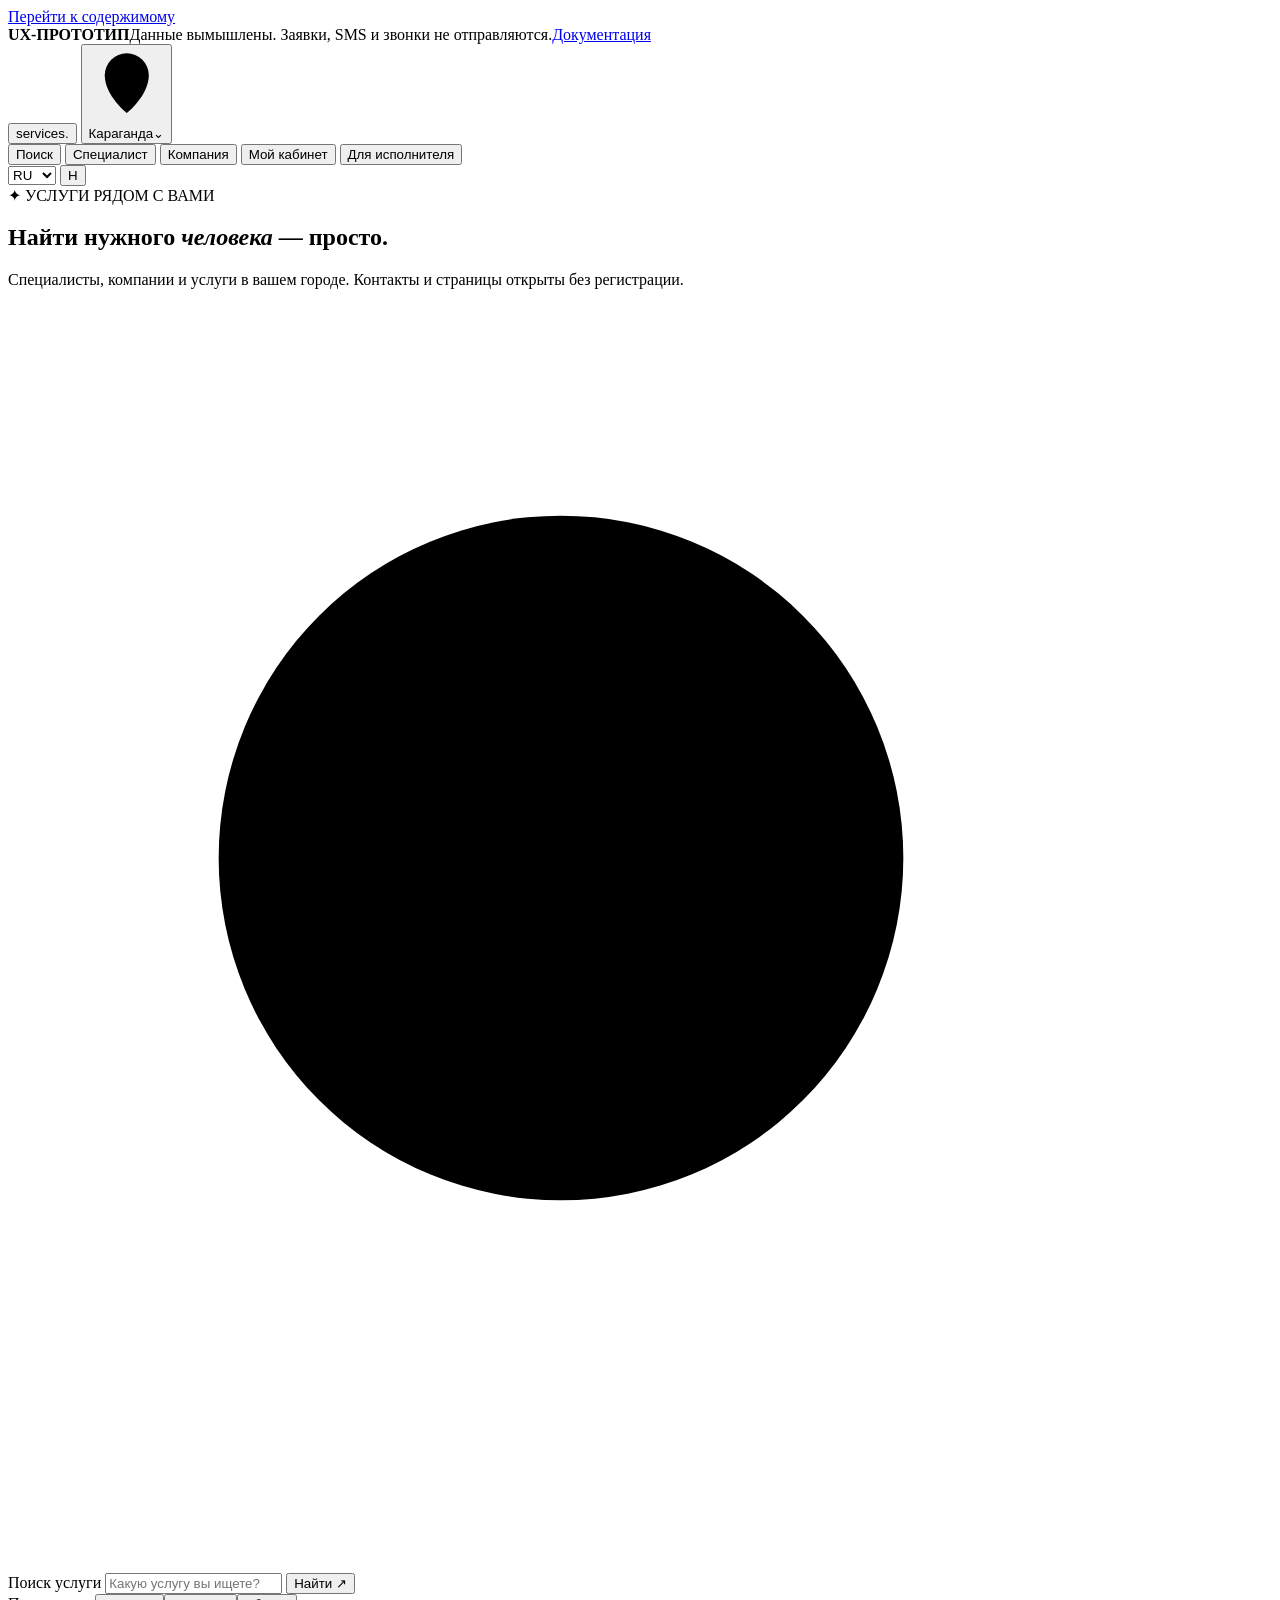
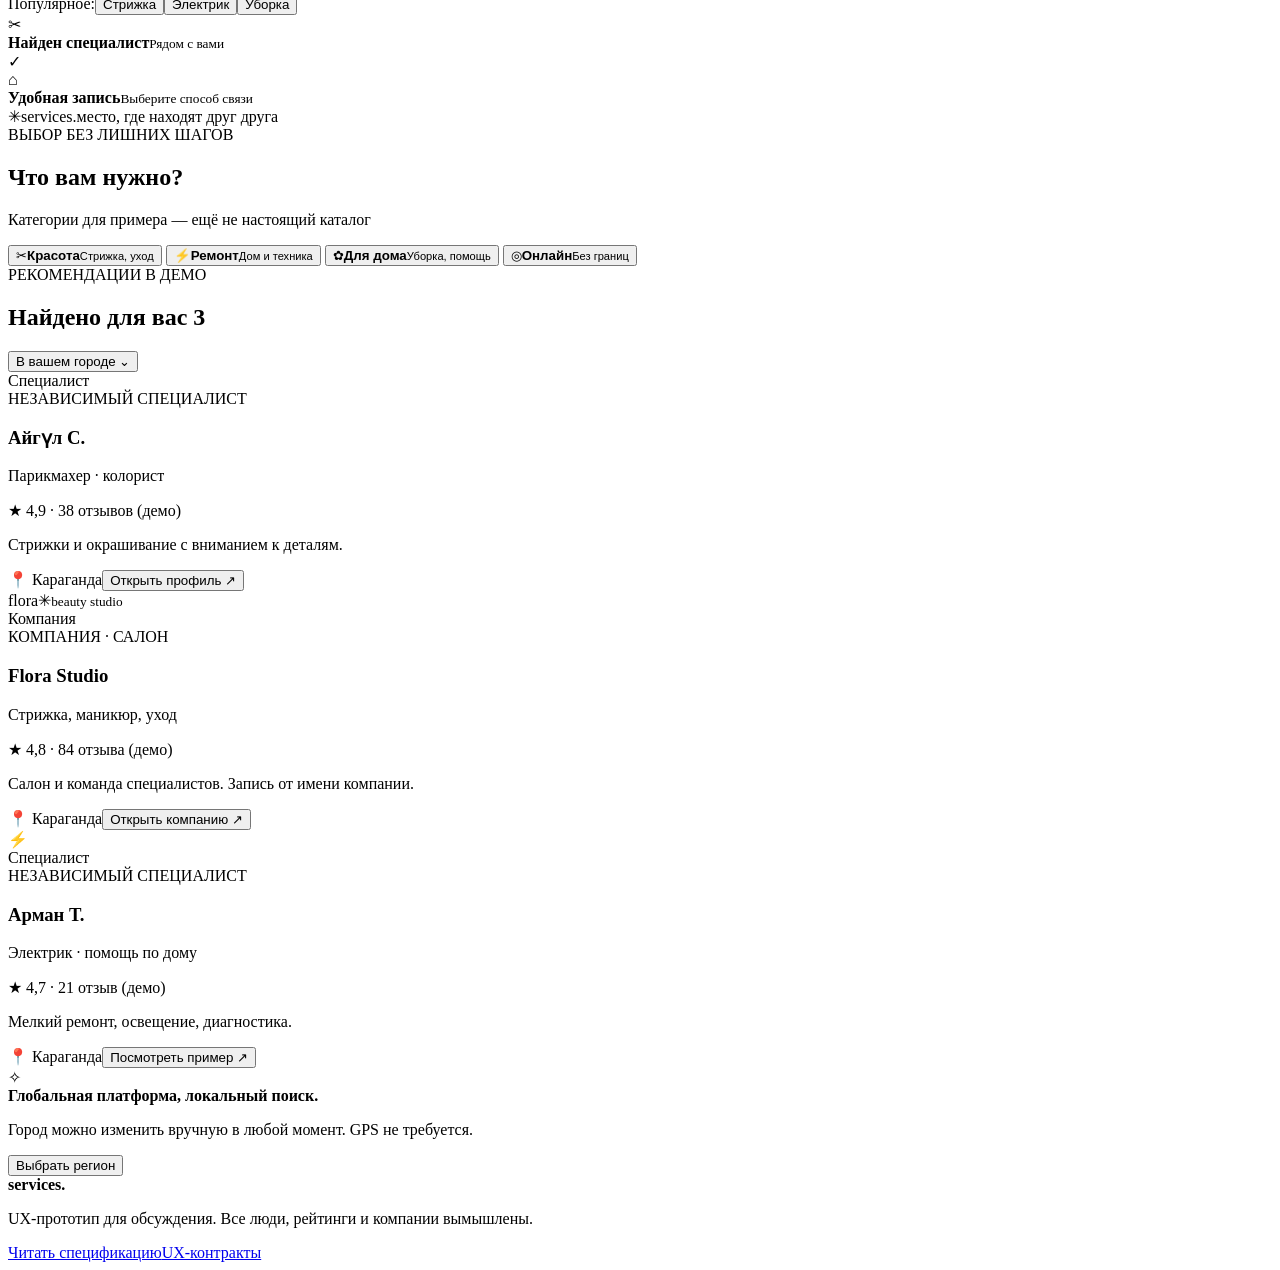
==== prototype.html @ 3bf2ce2e "feat(ux-docs): create mobile-first interactive Services design prototype for key business journeys" ====
<!doctype html>
<html lang="ru">
<head>
  <meta charset="utf-8">
  <meta name="viewport" content="width=device-width,initial-scale=1">
  <meta name="theme-color" content="#f7faf9">
  <meta name="description" content="Services — интерактивный UX-прототип поиска услуг, специалиста, компании, заявки и кабинета. Демонстрационные данные, без реальных отправок.">
  <title>Services — UX-прототип</title>
  <link rel="stylesheet" href="assets/prototype.css">
  <script src="assets/prototype.js" defer></script>
</head>
<body>
<a class="skip" href="#content">Перейти к содержимому</a>
<div class="demo-ribbon" role="status"><span class="demo-dot"></span><strong>UX-ПРОТОТИП</strong><span>Данные вымышлены. Заявки, SMS и звонки не отправляются.</span><a href="index.html">Документация</a></div>
<header class="mast">
  <div class="mast-inner">
    <button class="brand" type="button" data-page="home" aria-label="Services — на главную"><span class="brandmark"><span></span><span></span><span></span><span></span></span>services<span class="brand-dot">.</span></button>
    <button class="place-control" id="placeButton" type="button" aria-haspopup="dialog" aria-controls="locationDialog"><svg viewBox="0 0 24 24" aria-hidden="true"><path d="M12 21s-7-5.5-7-12a7 7 0 0 1 14 0c0 6.5-7 12-7 12Z"/><circle cx="12" cy="9" r="2.5"/></svg><span id="currentPlace">Караганда</span><span class="chevron">⌄</span></button>
    <nav class="top-nav" aria-label="Разделы прототипа">
      <button data-page="home" class="nav-active" type="button">Поиск</button>
      <button data-page="professional" type="button">Специалист</button>
      <button data-page="company" type="button">Компания</button>
      <button data-page="client" type="button">Мой кабинет</button>
      <button data-page="seller" type="button">Для исполнителя</button>
    </nav>
    <div class="mast-actions">
      <label class="language" aria-label="Язык прототипа"><select id="languageSelect"><option value="ru">RU</option><option value="kk">ҚАЗ</option></select></label>
      <button id="authButton" class="avatar-mini" type="button" title="Демо кабинет" data-page="client" aria-label="Демо кабинет">Н</button>
    </div>
  </div>
</header>
<main id="content" tabindex="-1">
  <section class="screen active-screen" id="screen-home" aria-labelledby="homeHeading">
    <div class="hero shell">
      <div class="hero-copy">
        <div class="eyebrow"><span class="mini-sparkle">✦</span> УСЛУГИ РЯДОМ С ВАМИ</div>
        <h1 id="homeHeading">Найти нужного <em>человека</em> — просто.</h1>
        <p class="lead">Специалисты, компании и услуги в вашем городе. Контакты и страницы открыты без регистрации.</p>
        <form id="searchForm" class="search-box" role="search">
          <svg viewBox="0 0 24 24" aria-hidden="true"><circle cx="10.5" cy="10.5" r="6.5"/><path d="m15.5 15.5 5 5"/></svg>
          <label class="sr-only" for="searchInput">Поиск услуги</label>
          <input id="searchInput" type="search" placeholder="Какую услугу вы ищете?" autocomplete="off">
          <button class="btn btn-primary" type="submit">Найти <span aria-hidden="true">↗</span></button>
        </form>
        <div class="popular"><span>Популярное:</span><button type="button" data-query="Стрижка">Стрижка</button><button type="button" data-query="Электрик">Электрик</button><button type="button" data-query="Уборка">Уборка</button></div>
      </div>
      <div class="hero-art" aria-hidden="true">
        <div class="orb orb-one"></div><div class="orb orb-two"></div>
        <div class="float-card float-a"><span class="float-icon">✂</span><div><b>Найден специалист</b><small>Рядом с вами</small></div><span class="float-tick">✓</span></div>
        <div class="float-card float-b"><span class="float-icon bg-cream">⌂</span><div><b>Удобная запись</b><small>Выберите способ связи</small></div></div>
        <div class="hero-core"><span class="hero-core-ring">✳</span><span class="hero-core-title">services<span>.</span></span><span class="hero-core-tag">место, где находят друг друга</span></div>
        <div class="hero-orbit o1"></div><div class="hero-orbit o2"></div>
      </div>
    </div>
    <div class="shell">
      <div class="section-head"><div><span class="eyebrow subdued">ВЫБОР БЕЗ ЛИШНИХ ШАГОВ</span><h2>Что вам нужно?</h2></div><p>Категории для примера — ещё не настоящий каталог</p></div>
      <div class="categories" id="categories">
        <button type="button" data-query="Стрижка"><span class="category-icon lilac">✂</span><strong>Красота</strong><small>Стрижка, уход</small></button>
        <button type="button" data-query="Электрик"><span class="category-icon yellow">⚡</span><strong>Ремонт</strong><small>Дом и техника</small></button>
        <button type="button" data-query="Уборка"><span class="category-icon mint">✿</span><strong>Для дома</strong><small>Уборка, помощь</small></button>
        <button type="button" data-query="Онлайн"><span class="category-icon blue">◎</span><strong>Онлайн</strong><small>Без границ</small></button>
      </div>
      <div class="section-head list-head"><div><span class="eyebrow subdued">РЕКОМЕНДАЦИИ В ДЕМО</span><h2>Найдено для вас <span id="resultCount" class="number-chip">3</span></h2></div><button type="button" id="filterButton" class="filter-button">В вашем городе <span>⌄</span></button></div>
      <div id="searchFeedback" class="search-feedback" aria-live="polite"></div>
      <div class="results" id="results">
        <article class="listing-card" data-item="professional" data-search="айгүл стрижка окрашивание парикмахер красота колористика">
          <div class="listing-visual portrait pro-bg"><div class="face-illustration"><div class="face-hair"></div><div class="face-head"></div><div class="face-neck"></div><div class="face-body"></div></div><span class="visual-pill">Специалист</span></div>
          <div class="listing-content"><span class="listing-overline">НЕЗАВИСИМЫЙ СПЕЦИАЛИСТ</span><h3>Айгүл С.</h3><p class="listing-role">Парикмахер · колорист</p><div class="rating"><span class="star">★</span> 4,9 <span class="muted">· 38 отзывов (демо)</span></div><p class="listing-summary">Стрижки и окрашивание с вниманием к деталям.</p><div class="listing-foot"><span>📍 <span data-city>Караганда</span></span><button type="button" data-page="professional" class="text-link">Открыть профиль ↗</button></div></div>
        </article>
        <article class="listing-card" data-item="company" data-search="studio flora салон красоты маникюр стрижка парикмахер красота">
          <div class="listing-visual company-bg"><div class="logo-picture">flora<span>✳</span><small>beauty studio</small></div><span class="visual-pill">Компания</span></div>
          <div class="listing-content"><span class="listing-overline">КОМПАНИЯ · САЛОН</span><h3>Flora Studio</h3><p class="listing-role">Стрижка, маникюр, уход</p><div class="rating"><span class="star">★</span> 4,8 <span class="muted">· 84 отзыва (демо)</span></div><p class="listing-summary">Салон и команда специалистов. Запись от имени компании.</p><div class="listing-foot"><span>📍 <span data-city>Караганда</span></span><button type="button" data-page="company" class="text-link">Открыть компанию ↗</button></div></div>
        </article>
        <article class="listing-card" data-item="electrician" data-search="электрик ремонт розетки свет домашний мастер">
          <div class="listing-visual electric-bg"><div class="electro-art"><span>⚡</span></div><span class="visual-pill">Специалист</span></div>
          <div class="listing-content"><span class="listing-overline">НЕЗАВИСИМЫЙ СПЕЦИАЛИСТ</span><h3>Арман Т.</h3><p class="listing-role">Электрик · помощь по дому</p><div class="rating"><span class="star">★</span> 4,7 <span class="muted">· 21 отзыв (демо)</span></div><p class="listing-summary">Мелкий ремонт, освещение, диагностика.</p><div class="listing-foot"><span>📍 <span data-city>Караганда</span></span><button type="button" data-page="professional" class="text-link">Посмотреть пример ↗</button></div></div>
        </article>
      </div>
      <div id="emptyResults" class="empty-results" hidden><span>⌕</span><h3>Пока ничего не нашлось</h3><p>Попробуйте другую услугу или расширьте регион поиска.</p><button class="btn btn-outline" data-reset-search type="button">Сбросить поиск</button></div>
      <div class="note-banner"><div class="note-symbol">✧</div><div><strong>Глобальная платформа, локальный поиск.</strong><p>Город можно изменить вручную в любой момент. GPS не требуется.</p></div><button class="btn btn-outline" type="button" data-open-location>Выбрать регион</button></div>
    </div>
  </section>

  <section class="screen shell detail-layout" id="screen-professional" aria-labelledby="professionalHeading" hidden>
    <div class="breadcrumbs"><button data-page="home" type="button">Поиск</button><span>›</span>Специалист</div>
    <div class="detail-grid"><div class="detail-main">
      <div class="profile-hero"><div class="profile-picture pro-bg"><div class="face-illustration"><div class="face-hair"></div><div class="face-head"></div><div class="face-neck"></div><div class="face-body"></div></div></div><div class="profile-intro"><span class="eyebrow subdued">НЕЗАВИСИМЫЙ СПЕЦИАЛИСТ</span><h1 id="professionalHeading">Айгүл С.</h1><p>Парикмахер · колорист</p><div class="rating"><span class="star">★</span> 4,9 <span class="muted">· 38 отзывов (демо)</span></div><div class="profile-tags"><span>✓ Подтверждённый профиль (демо)</span><span>📍 <span data-city>Караганда</span></span></div></div></div>
      <div class="content-panel"><div class="content-panel-top"><h2>О специалисте</h2><button class="save-button" data-save="professional" aria-pressed="false" type="button">♡ Сохранить</button></div><p>Люблю естественные формы и спокойный сервис. В этом примере у мастера есть самостоятельные услуги и отдельное представление внутри салона.</p></div>
      <div class="content-panel"><h2>Личные услуги</h2><div class="service-line"><span class="service-symbol">✂</span><div><strong>Женская стрижка</strong><small>Ориентир: 60 минут · цена по желанию продавца</small></div><button type="button" class="btn btn-outline compact" data-request="professional">Заявка</button></div><div class="service-line"><span class="service-symbol">✳</span><div><strong>Окрашивание</strong><small>Время и стоимость обсуждаются напрямую</small></div><button type="button" class="btn btn-outline compact" data-request="professional">Заявка</button></div></div>
      <div class="content-panel"><h2>Также работает в компании</h2><div class="affiliation"><div class="affiliation-logo">fl</div><div><strong>Flora Studio</strong><small>Другая страница, другие услуги и получатель заявки</small></div><button type="button" class="text-link" data-page="company">Перейти ↗</button></div><p class="small-note">При переходе в корпоративный контекст заявка направляется компании, а не мастеру лично.</p></div>
    </div><aside class="detail-aside"><div class="contact-card"><span class="eyebrow subdued">ОБРАТИТЬСЯ К СПЕЦИАЛИСТУ</span><h2>Записаться к Айгүл</h2><p>Получатель заявки: <strong>Айгүл С., лично</strong></p><button class="btn btn-primary full" data-request="professional" type="button">Отправить заявку ↗</button><button class="btn btn-outline full" data-demo-contact="whatsapp" type="button">Написать в WhatsApp</button><button class="btn btn-subtle full" data-demo-contact="phone" type="button">Позвонить</button><div class="policy-mini">◷ Пример правила: отмена за 2 часа до принятой записи — без влияния на надёжность.</div></div><div class="quiet-panel"><strong>Календарь необязателен</strong><p>В этом примере специалист не публикует свободные слоты. Заявку можно отправить и без выбора даты.</p></div></aside></div>
  </section>

  <section class="screen shell detail-layout" id="screen-company" aria-labelledby="companyHeading" hidden>
    <div class="breadcrumbs"><button data-page="home" type="button">Поиск</button><span>›</span>Компания</div>
    <div class="detail-grid"><div class="detail-main"><div class="company-hero"><div class="company-emblem">flora<span>✳</span></div><div><span class="eyebrow">КОМПАНИЯ · САЛОН КРАСОТЫ</span><h1 id="companyHeading">Flora Studio</h1><p>Команда специалистов, пространство для красоты</p><span class="tag-white">📍 <span data-city>Караганда</span></span></div></div>
      <div class="content-panel"><h2>Услуги салона</h2><div class="service-line"><span class="service-symbol">✂</span><div><strong>Стрижка в Flora Studio</strong><small>Получатель заявки — компания</small></div><button class="btn btn-outline compact" type="button" data-request="company">Заявка</button></div><div class="service-line"><span class="service-symbol">✿</span><div><strong>Уход и окрашивание</strong><small>Специалист назначается компанией по согласованию</small></div><button class="btn btn-outline compact" type="button" data-request="company">Заявка</button></div></div>
      <div class="content-panel"><h2>Команда салона</h2><p class="text-secondary">Та же профессиональная личность может выглядеть иначе внутри компании — только с согласия обеих сторон.</p><div class="team-card"><div class="team-portrait pro-bg"><div class="face-illustration"><div class="face-hair"></div><div class="face-head"></div><div class="face-neck"></div><div class="face-body"></div></div></div><div><span class="eyebrow subdued">СПЕЦИАЛИСТ В КОМПАНИИ</span><h3>Айгүл С.</h3><p>Стилист Flora Studio</p><span class="tiny-tag">Только согласованные поля профиля</span></div><button class="btn btn-primary compact" type="button" data-request="company">Запись в салон</button></div><p class="small-note">Нажатие на карточку сотрудника не переводит заявку в независимую практику.</p></div>
    </div><aside class="detail-aside"><div class="contact-card"><span class="eyebrow subdued">КОРПОРАТИВНЫЙ КОНТЕКСТ</span><h2>Обратиться в Flora Studio</h2><p>Получатель: <strong>Flora Studio</strong>. Не личный профиль Айгүл.</p><button class="btn btn-primary full" data-request="company" type="button">Отправить заявку ↗</button><button class="btn btn-outline full" data-demo-contact="whatsapp" type="button">Написать в WhatsApp</button><div class="policy-mini">◷ Пример правила компании: отмена за 24 часа до принятой записи.</div></div><div class="quiet-panel"><strong>Разные роли — разные права</strong><p>Компания управляет корпоративной услугой и своими заявками. Личные часы и обращения сотрудника не раскрываются.</p></div></aside></div>
  </section>

  <section class="screen shell dashboard-screen" id="screen-client" aria-labelledby="clientHeading" hidden>
    <div class="section-head dashboard-head"><div><span class="eyebrow subdued">ДЕМО-КАБИНЕТ</span><h1 id="clientHeading">Здравствуйте, Нур</h1><p>Сохранённое, ваши обращения и надёжность — всё в одном месте.</p></div><span class="demo-account">● Вы вошли в демонстрационный аккаунт</span></div>
    <div class="dashboard-grid"><div class="content-panel"><span class="eyebrow subdued">МОЯ НАДЁЖНОСТЬ</span><div class="score-row"><strong id="clientScore">98</strong><span>из 100<br><small>Учебный пример</small></span></div><p>Это отдельный показатель соблюдения принятых записей. Он не связан с оценками качества услуг.</p><button id="scoreInfo" class="text-link" type="button">Как считается показатель ↗</button></div><div class="content-panel"><span class="eyebrow subdued">ИЗБРАННОЕ</span><h2 id="savedCount">0 страниц</h2><p>Сохраняйте интересных специалистов и компании. Другие продавцы не видят ваши закладки.</p><div id="savedList" class="saved-list"><span class="muted">Пока пусто.</span></div></div></div>
    <div class="content-panel big-panel"><h2>Мои обращения</h2><div class="request-item"><div class="req-status accepted">● Принята</div><div class="req-description"><strong>Стрижка · Айгүл С.</strong><small>Независимый специалист · демонстрационная запись на 12 ноября 2026, 18:00</small><small>Бесплатная отмена до 16:00 этого дня</small></div><button id="cancelSample" class="btn btn-outline compact" type="button">Отменить</button></div><div id="cancelledExample" class="request-item" hidden><div class="req-status cancelled">● Отменена</div><div class="req-description"><strong>Стрижка · Айгүл С.</strong><small id="cancelOutcome">Отмена выполнена в демонстрации</small><small>Уведомления обеим сторонам: поставлены в очередь (симуляция)</small></div></div><div id="sampleAfter" class="small-note">Вы сможете увидеть последствия своевременной и поздней отмены.</div></div>
    <div class="content-panel"><h2>Что дают аккаунты клиентам?</h2><div class="feature-tiles"><span>♡ Сохранённые страницы</span><span>▤ История своих заявок</span><span>◎ Надёжность и апелляции</span><span>✦ Отзывы при подтверждённом опыте</span></div></div>
  </section>

  <section class="screen shell dashboard-screen" id="screen-seller" aria-labelledby="sellerHeading" hidden>
    <div class="section-head dashboard-head"><div><span class="eyebrow subdued">ПРОФИЛЬ ПРОДАВЦА · ДЕМО</span><h1 id="sellerHeading">Как клиентам связаться с вами</h1><p>Каждый исполнитель выбирает свои каналы и правила, без сложной CRM.</p></div><button class="btn btn-outline" data-page="professional" type="button">Предпросмотр страницы ↗</button></div>
    <div class="seller-grid"><div class="content-panel"><h2>Способы обращения</h2><p>Включите только нужные. Стоимость и календарь не обязательны.</p><div class="switch-list"><label><span><b>Телефон</b><small>Показывать разрешённый контакт</small></span><input type="checkbox" id="channelPhone" checked></label><label><span><b>WhatsApp</b><small>Прямая связь вне платформы</small></span><input type="checkbox" id="channelWhatsapp" checked></label><label><span><b>Заявка через Services</b><small>Клиент отправляет, вы принимаете</small></span><input type="checkbox" id="channelRequest" checked></label><label><span><b>Публичные слоты</b><small>Можно не публиковать расписание</small></span><input type="checkbox" id="channelCalendar"></label></div><p class="inline-validation" id="channelValidation" aria-live="polite"></p></div>
    <div class="content-panel"><h2>Правила отмены клиентом</h2><p>Устанавливает владелец предложения. Условия видны до принятия записи и сохраняются для неё.</p><label class="field">Отмена без влияния на надёжность за<select id="cancelWindow"><option value="0">До начала записи</option><option value="2" selected>2 часа</option><option value="12">12 часов</option><option value="24">24 часа</option><option value="48">48 часов</option></select></label><div class="info-soft"><strong id="policyPreview">За 2 часа до начала</strong><p>Поздняя отмена зарегистрированным клиентом влияет на его отдельную надёжность. Отмена продавцом может влиять на надёжность продавца.</p></div></div></div>
    <div class="content-panel"><h2>Время мастера и компания</h2><div class="work-grid"><div class="work-row"><span class="work-label">Пн – Пт</span><div class="work-track"><span class="work-company">09:00–18:00 · Flora Studio</span><span class="work-personal">19:00–22:00 · Лично</span></div></div><div class="work-row"><span class="work-label">Сб</span><div class="work-track"><span class="work-company shorter">10:00–14:00 · Компания B</span></div></div></div><p class="small-note">Корпоративные часы требуют согласования. В другом контексте виден только факт недоступности, не чужие клиенты и услуги.</p></div>
    <div class="content-panel"><div class="content-panel-top"><h2>Какие поля мастера видит компания?</h2><span class="tiny-tag">Двустороннее управление</span></div><p>Мастер разрешает поля для конкретной компании, компания выбирает подмножество. Итог — пересечение.</p><div class="permission-grid"><fieldset><legend>Разрешает специалист</legend><label><input type="checkbox" data-master-field="bio" checked> Описание</label><label><input type="checkbox" data-master-field="portrait" checked> Фото</label><label><input type="checkbox" data-master-field="portfolio"> Портфолио</label><label><input type="checkbox" data-master-field="personalPhone"> Личный телефон</label></fieldset><fieldset><legend>Выбирает компания</legend><label><input type="checkbox" data-company-field="bio" checked> Описание</label><label><input type="checkbox" data-company-field="portrait" checked> Фото</label><label><input type="checkbox" data-company-field="portfolio" checked> Портфолио</label><label><input type="checkbox" data-company-field="personalPhone" checked> Личный телефон</label></fieldset></div><div class="info-soft"><strong>В корпоративной карточке будет видно:</strong><p id="visibleCompanyFields" aria-live="polite">Описание, фото</p></div></div>
  </section>
</main>
<footer class="site-footer"><div class="shell"><div><strong>services<span>.</span></strong><p>UX-прототип для обсуждения. Все люди, рейтинги и компании вымышлены.</p></div><div><a href="index.html">Читать спецификацию</a><a href="https://github.com/nurgeldiserikbay/services/blob/main/docs/ux/mvp-screen-contracts.md" target="_blank" rel="noopener noreferrer">UX-контракты</a></div></div></footer>
<dialog id="locationDialog" class="modal">
  <form method="dialog" class="dialog-inner"><div class="modal-head"><div><span class="eyebrow subdued">ЛОКАЦИЯ</span><h2>Где искать услуги?</h2></div><button class="icon-button" value="cancel" aria-label="Закрыть" type="submit">×</button></div><p>Выбранный город сохраняется только в текущем прототипе. Язык не меняет страну.</p><div class="location-options"><button type="button" data-location="Караганда">📍 Караганда, Казахстан</button><button type="button" data-location="Алматы">📍 Алматы, Казахстан</button><button type="button" data-location="Астана">📍 Астана, Казахстан</button><button type="button" data-location="Весь мир">◎ Весь мир</button><button type="button" data-location="Онлайн">◉ Только онлайн</button></div><p class="small-note">Разрешение GPS не запрашивается. Это демонстрация выбора региона, а не геопоиск.</p></form>
</dialog>
<dialog id="requestDialog" class="modal">
  <form method="dialog" class="dialog-inner" id="requestForm"><div class="modal-head"><div><span class="eyebrow subdued">ПРОСТАЯ ЗАЯВКА</span><h2>Отправить обращение</h2></div><button class="icon-button" value="cancel" aria-label="Закрыть" formnovalidate type="submit">×</button></div><div class="receiver-box"><span>Получатель:</span><strong id="requestReceiver">Айгүл С. — лично</strong><small id="requestRule">Отмена за 2 часа после согласования времени</small></div><label class="field">Коротко опишите запрос<textarea id="requestNote" rows="3" maxlength="300" placeholder="Например: хочу записаться на стрижку"></textarea></label><label class="field">Желаемая дата (необязательно)<input id="requestDate" type="date"></label><label class="field">Контакт для ответа (демо, не отправляется)<input id="requestContact" type="text" placeholder="Телефон или e-mail" required maxlength="100"></label><div class="policy-mini">В реальном сервисе гость подтвердит контакт кодом. В прототипе код не отправляется и данные никуда не сохраняются.</div><button id="requestSubmit" type="submit" class="btn btn-primary full" value="submit">Проверить сценарий отправки ↗</button></form>
</dialog>
<dialog id="cancelDialog" class="modal">
  <form method="dialog" class="dialog-inner" id="cancelForm"><div class="modal-head"><div><span class="eyebrow subdued">ОТМЕНА ПРИНЯТОЙ ЗАПИСИ</span><h2>Отменить стрижку?</h2></div><button class="icon-button" value="cancel" aria-label="Закрыть" type="submit" formnovalidate>×</button></div><p>Пример записи: 12 ноября 2026 в 18:00. Правило мастера: бесплатно до 16:00 того же дня.</p><fieldset class="cancel-scenarios"><legend>Проверить сценарий</legend><label><input type="radio" name="cancelMode" value="early" checked><span><strong>В срок — в 15:00</strong><small>Надёжность не изменится</small></span></label><label><input type="radio" name="cancelMode" value="late"><span><strong>После срока — в 17:30</strong><small>Надёжность зарегистрированного клиента снизится</small></span></label></fieldset><div id="cancelWarning" class="info-soft">При своевременной отмене рейтинг надёжности остаётся прежним.</div><div class="modal-actions"><button class="btn btn-outline" type="submit" value="cancel">Не отменять</button><button class="btn btn-primary" type="submit" value="confirm">Подтвердить отмену</button></div></form>
</dialog>
<div id="toast" class="toast" role="status" aria-live="polite"></div>
</body>
</html>
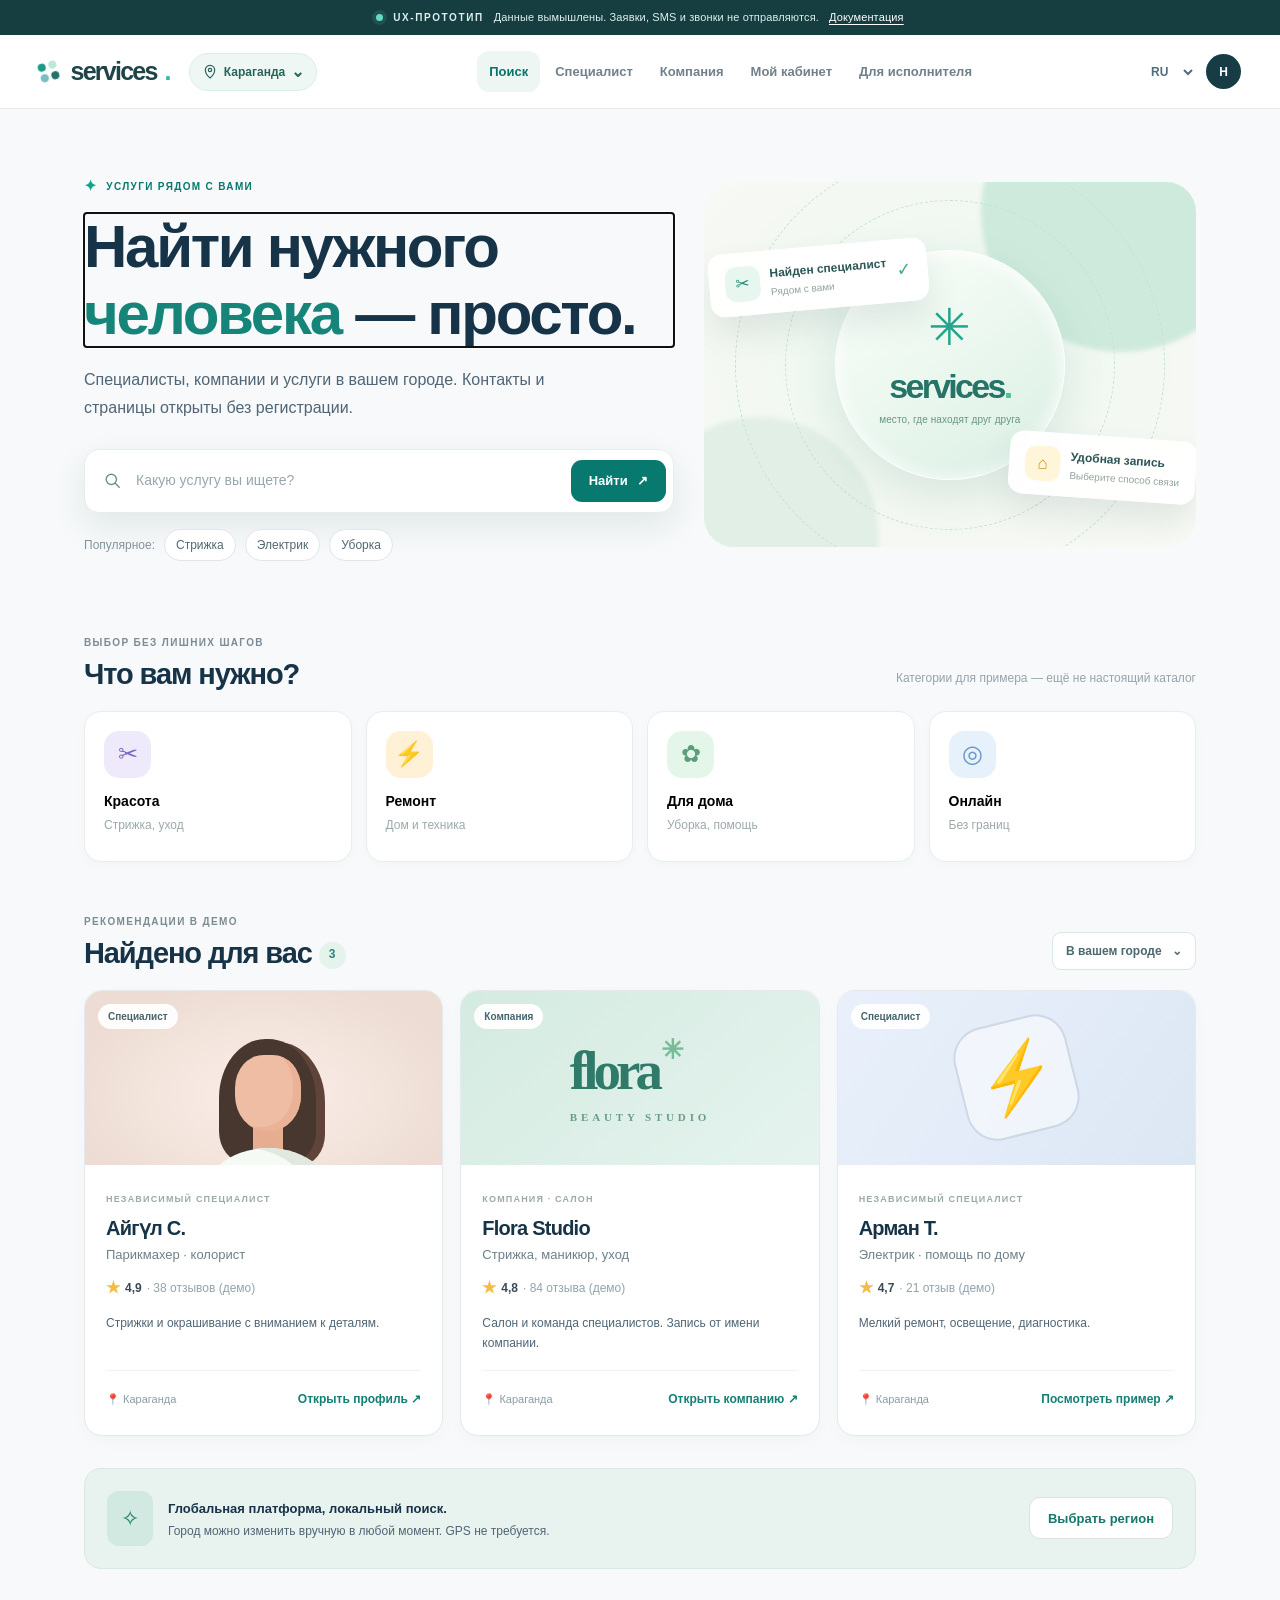
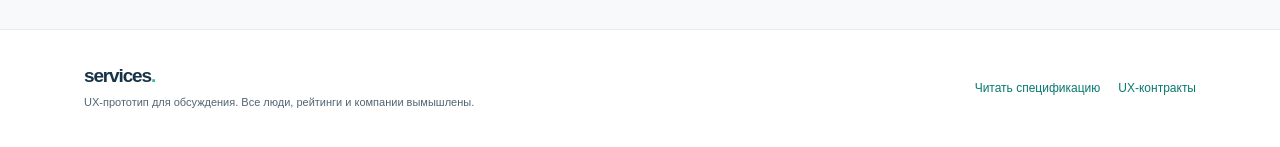
==== commit 3dfe1266: "fix(ux-prototype): align demo reliability formula, company favourites and hidden card states" ====
--- a/prototype.html
+++ b/prototype.html
@@ -94,14 +94,14 @@
   <section class="screen shell detail-layout" id="screen-company" aria-labelledby="companyHeading" hidden>
     <div class="breadcrumbs"><button data-page="home" type="button">Поиск</button><span>›</span>Компания</div>
     <div class="detail-grid"><div class="detail-main"><div class="company-hero"><div class="company-emblem">flora<span>✳</span></div><div><span class="eyebrow">КОМПАНИЯ · САЛОН КРАСОТЫ</span><h1 id="companyHeading">Flora Studio</h1><p>Команда специалистов, пространство для красоты</p><span class="tag-white">📍 <span data-city>Караганда</span></span></div></div>
-      <div class="content-panel"><h2>Услуги салона</h2><div class="service-line"><span class="service-symbol">✂</span><div><strong>Стрижка в Flora Studio</strong><small>Получатель заявки — компания</small></div><button class="btn btn-outline compact" type="button" data-request="company">Заявка</button></div><div class="service-line"><span class="service-symbol">✿</span><div><strong>Уход и окрашивание</strong><small>Специалист назначается компанией по согласованию</small></div><button class="btn btn-outline compact" type="button" data-request="company">Заявка</button></div></div>
+      <div class="content-panel"><div class="content-panel-top"><h2>Услуги салона</h2><button class="save-button" data-save="company" aria-pressed="false" type="button">♡ Сохранить</button></div><div class="service-line"><span class="service-symbol">✂</span><div><strong>Стрижка в Flora Studio</strong><small>Получатель заявки — компания</small></div><button class="btn btn-outline compact" type="button" data-request="company">Заявка</button></div><div class="service-line"><span class="service-symbol">✿</span><div><strong>Уход и окрашивание</strong><small>Специалист назначается компанией по согласованию</small></div><button class="btn btn-outline compact" type="button" data-request="company">Заявка</button></div></div>
       <div class="content-panel"><h2>Команда салона</h2><p class="text-secondary">Та же профессиональная личность может выглядеть иначе внутри компании — только с согласия обеих сторон.</p><div class="team-card"><div class="team-portrait pro-bg"><div class="face-illustration"><div class="face-hair"></div><div class="face-head"></div><div class="face-neck"></div><div class="face-body"></div></div></div><div><span class="eyebrow subdued">СПЕЦИАЛИСТ В КОМПАНИИ</span><h3>Айгүл С.</h3><p>Стилист Flora Studio</p><span class="tiny-tag">Только согласованные поля профиля</span></div><button class="btn btn-primary compact" type="button" data-request="company">Запись в салон</button></div><p class="small-note">Нажатие на карточку сотрудника не переводит заявку в независимую практику.</p></div>
     </div><aside class="detail-aside"><div class="contact-card"><span class="eyebrow subdued">КОРПОРАТИВНЫЙ КОНТЕКСТ</span><h2>Обратиться в Flora Studio</h2><p>Получатель: <strong>Flora Studio</strong>. Не личный профиль Айгүл.</p><button class="btn btn-primary full" data-request="company" type="button">Отправить заявку ↗</button><button class="btn btn-outline full" data-demo-contact="whatsapp" type="button">Написать в WhatsApp</button><div class="policy-mini">◷ Пример правила компании: отмена за 24 часа до принятой записи.</div></div><div class="quiet-panel"><strong>Разные роли — разные права</strong><p>Компания управляет корпоративной услугой и своими заявками. Личные часы и обращения сотрудника не раскрываются.</p></div></aside></div>
   </section>
 
   <section class="screen shell dashboard-screen" id="screen-client" aria-labelledby="clientHeading" hidden>
     <div class="section-head dashboard-head"><div><span class="eyebrow subdued">ДЕМО-КАБИНЕТ</span><h1 id="clientHeading">Здравствуйте, Нур</h1><p>Сохранённое, ваши обращения и надёжность — всё в одном месте.</p></div><span class="demo-account">● Вы вошли в демонстрационный аккаунт</span></div>
-    <div class="dashboard-grid"><div class="content-panel"><span class="eyebrow subdued">МОЯ НАДЁЖНОСТЬ</span><div class="score-row"><strong id="clientScore">98</strong><span>из 100<br><small>Учебный пример</small></span></div><p>Это отдельный показатель соблюдения принятых записей. Он не связан с оценками качества услуг.</p><button id="scoreInfo" class="text-link" type="button">Как считается показатель ↗</button></div><div class="content-panel"><span class="eyebrow subdued">ИЗБРАННОЕ</span><h2 id="savedCount">0 страниц</h2><p>Сохраняйте интересных специалистов и компании. Другие продавцы не видят ваши закладки.</p><div id="savedList" class="saved-list"><span class="muted">Пока пусто.</span></div></div></div>
+    <div class="dashboard-grid"><div class="content-panel"><span class="eyebrow subdued">МОЯ НАДЁЖНОСТЬ</span><div class="score-row"><strong id="clientScore">100</strong><span>из 100<br><small>Пример: 5 завершённых записей</small></span></div><p>Это отдельный показатель соблюдения принятых записей. Он не связан с оценками качества услуг.</p><button id="scoreInfo" class="text-link" type="button">Как считается показатель ↗</button></div><div class="content-panel"><span class="eyebrow subdued">ИЗБРАННОЕ</span><h2 id="savedCount">0 страниц</h2><p>Сохраняйте интересных специалистов и компании. Другие продавцы не видят ваши закладки.</p><div id="savedList" class="saved-list"><span class="muted">Пока пусто.</span></div></div></div>
     <div class="content-panel big-panel"><h2>Мои обращения</h2><div class="request-item"><div class="req-status accepted">● Принята</div><div class="req-description"><strong>Стрижка · Айгүл С.</strong><small>Независимый специалист · демонстрационная запись на 12 ноября 2026, 18:00</small><small>Бесплатная отмена до 16:00 этого дня</small></div><button id="cancelSample" class="btn btn-outline compact" type="button">Отменить</button></div><div id="cancelledExample" class="request-item" hidden><div class="req-status cancelled">● Отменена</div><div class="req-description"><strong>Стрижка · Айгүл С.</strong><small id="cancelOutcome">Отмена выполнена в демонстрации</small><small>Уведомления обеим сторонам: поставлены в очередь (симуляция)</small></div></div><div id="sampleAfter" class="small-note">Вы сможете увидеть последствия своевременной и поздней отмены.</div></div>
     <div class="content-panel"><h2>Что дают аккаунты клиентам?</h2><div class="feature-tiles"><span>♡ Сохранённые страницы</span><span>▤ История своих заявок</span><span>◎ Надёжность и апелляции</span><span>✦ Отзывы при подтверждённом опыте</span></div></div>
   </section>
--- a/assets/prototype.css
+++ b/assets/prototype.css
@@ -0,0 +1,6 @@
+:root{color-scheme:light;--canvas:#f7f9fa;--paper:#fff;--ink:#163347;--ink2:#506575;--mute:#7b8c97;--line:#e4eaee;--teal:#08796e;--teal-dark:#05645d;--teal-soft:#e9f6f2;--shadow:0 14px 38px rgba(26,51,61,.055);--radius:21px;--max:1160px}
+*{box-sizing:border-box}html{scroll-behavior:smooth;scroll-padding-top:110px}body{margin:0;font-family:Inter,-apple-system,BlinkMacSystemFont,"Segoe UI",Arial,sans-serif;background:var(--canvas);color:var(--ink);font-size:15px;line-height:1.5}button,input,select,textarea{font:inherit}button{cursor:pointer}button:disabled{cursor:not-allowed;opacity:.55}a{color:var(--teal);text-decoration:none}a:hover{text-decoration:underline}svg{width:21px;height:21px;stroke:currentColor;stroke-width:1.8;fill:none;stroke-linecap:round;stroke-linejoin:round}h1,h2,h3,p{margin-top:0}h1,h2,h3{letter-spacing:-.038em;line-height:1.14}h1{font-size:clamp(35px,4.7vw,58px)}h2{font-size:clamp(22px,2.5vw,29px)}h3{font-size:20px}p{color:var(--ink2)}.shell{max-width:var(--max);margin-inline:auto;padding-inline:24px}.sr-only{position:absolute!important;height:1px;width:1px;overflow:hidden;clip:rect(0,0,0,0);white-space:nowrap}.skip{position:absolute;left:8px;top:-200px;background:var(--ink);color:#fff;padding:10px;z-index:1000}.skip:focus{top:8px}button:focus-visible,a:focus-visible,input:focus-visible,select:focus-visible,textarea:focus-visible{outline:3px solid #72bdaf;outline-offset:3px}.demo-ribbon{display:flex;align-items:center;justify-content:center;gap:10px;padding:7px 14px;min-height:35px;background:#163d40;color:#dcefee;font-size:11px;letter-spacing:.012em}.demo-ribbon strong{font-size:10px;letter-spacing:.16em}.demo-ribbon a{color:#fff;text-decoration:underline;text-underline-offset:3px}.demo-dot{width:7px;height:7px;border-radius:50%;background:#66dac0;box-shadow:0 0 0 4px rgba(102,218,192,.12)}.mast{position:sticky;top:0;z-index:30;background:rgba(255,255,255,.95);backdrop-filter:blur(20px);border-bottom:1px solid var(--line)}.mast-inner{height:73px;max-width:1250px;padding:0 24px;margin:auto;display:flex;align-items:center;gap:19px}.brand{border:none;background:none;display:flex;align-items:center;gap:8px;color:#1e4448;font-size:25px;font-weight:800;letter-spacing:-.07em;padding:5px 0;white-space:nowrap}.brand-dot,.site-footer strong span{color:#34b6a1}.brandmark{display:grid;grid-template-columns:repeat(2,8px);gap:2.5px;transform:rotate(-16deg);margin-right:5px}.brandmark span{display:block;width:8px;height:8px;background:#1a9c87;border-radius:4px}.brandmark span:nth-child(2){background:#bee7d6}.brandmark span:nth-child(3){background:#78bebe}.brandmark span:nth-child(4){background:#22716b}.place-control{background:#eef7f3;border:1px solid #d9eee5;color:#256458;border-radius:99px;display:flex;align-items:center;gap:6px;padding:9px 12px;font-size:12px;font-weight:700;white-space:nowrap}.place-control svg{width:16px;height:16px}.chevron{font-size:16px;line-height:1}.top-nav{display:flex;align-items:center;gap:3px;margin:auto}.top-nav button{border:0;background:none;color:#71818b;font-size:13px;padding:11px 12px;border-radius:12px;white-space:nowrap;font-weight:600}.top-nav button:hover,.top-nav button.nav-active{background:#edf6f3;color:#0a7469}.mast-actions{display:flex;align-items:center;gap:10px}.language select{border:0;background:transparent;color:#526d79;font-size:12px;font-weight:750;padding:9px 3px;max-width:65px}.avatar-mini{width:35px;height:35px;border:0;border-radius:50%;background:#183c45;color:white;font-size:12px;font-weight:700}.screen[hidden]{display:none!important}.screen{min-height:65vh}.hero{margin-top:38px;margin-bottom:32px;display:grid;grid-template-columns:1.1fr .9fr;gap:18px;align-items:center;min-height:385px}.hero-copy{padding:28px 12px 22px 0}.eyebrow{display:flex;align-items:center;gap:8px;font-size:10px;letter-spacing:.135em;font-weight:800;color:var(--teal);margin-bottom:15px}.eyebrow.subdued{color:#7b8c93}.mini-sparkle{font-size:15px;color:#0ea58d}.hero h1{max-width:600px;font-size:clamp(40px,4.8vw,60px);line-height:1.12;margin-bottom:19px}.hero h1 em{color:#168579;font-style:normal}.lead{max-width:490px;font-size:16px;line-height:1.75;margin-bottom:27px}.search-box{height:64px;display:flex;align-items:center;gap:12px;background:white;border:1px solid #e6eeeb;border-radius:15px;box-shadow:0 13px 33px rgba(33,80,77,.10);padding:7px 7px 7px 18px;max-width:590px}.search-box svg{color:#718c90;flex:none;width:19px}.search-box input{min-width:0;flex:1;width:100%;border:0;outline:0;font-size:14px;color:var(--ink);background:none}.search-box input:focus-visible{outline:0}.search-box:focus-within{outline:2px solid #a6dacf}.search-box input::placeholder{color:#97a7af}.btn{border:0;display:inline-flex;align-items:center;justify-content:center;gap:9px;border-radius:11px;min-height:42px;padding:10px 18px;font-weight:750;font-size:13px;transition:transform .12s,background .12s;white-space:nowrap}.btn:hover{transform:translateY(-1px)}.btn-primary{background:var(--teal);color:#fff}.btn-primary:hover{background:var(--teal-dark)}.btn-outline{background:white;border:1px solid #d7e4e1;color:#16776c}.btn-outline:hover{background:#f1f8f5}.btn-subtle{background:#f1f5f6;color:#2d5d62}.btn.full{width:100%;margin-top:10px}.btn.compact{padding:8px 13px;min-height:35px;font-size:12px}.popular{display:flex;align-items:center;gap:9px;flex-wrap:wrap;margin-top:16px;font-size:12px;color:#82949d}.popular button{border:1px solid #e0e7e9;background:#fff;color:#526875;padding:6px 11px;border-radius:99px;font-size:12px}.popular button:hover{background:#e6f4ee}.hero-art{height:365px;position:relative;isolation:isolate;display:flex;align-items:center;justify-content:center;overflow:hidden;background:radial-gradient(ellipse at 48% 45%,#e8f8f0,#f4f8f2 58%,#f9faf5);border-radius:30px}.orb{position:absolute;border-radius:50%;filter:blur(2px)}.orb-one{width:280px;height:280px;background:#ceeadd;top:-110px;right:-65px}.orb-two{width:240px;height:240px;background:#e2efe7;bottom:-110px;left:-65px}.hero-core{position:relative;z-index:3;display:flex;align-items:center;flex-direction:column;width:230px;height:230px;border-radius:50%;justify-content:center;background:linear-gradient(145deg,#fcfffa,#d9efe4);border:1px solid white;box-shadow:0 17px 45px rgba(37,115,89,.12),inset 0 2px 18px white}.hero-core-ring{font-size:51px;line-height:1;color:#24a48d;margin-bottom:8px}.hero-core-title{font-size:34px;font-weight:840;letter-spacing:-.08em;color:#267368}.hero-core-title span{color:#52bf9b}.hero-core-tag{font-size:10px;letter-spacing:.01em;color:#6a9484}.hero-orbit{position:absolute;border:1px dashed #c2e2d3;border-radius:50%;pointer-events:none}.o1{height:330px;width:330px}.o2{height:430px;width:430px}.float-card{position:absolute;z-index:5;display:flex;align-items:center;gap:10px;padding:13px 15px;background:rgba(255,255,255,.96);border:1px solid white;border-radius:14px;box-shadow:0 18px 33px rgba(44,86,78,.11);min-width:185px}.float-card b{display:block;font-size:12px;color:#2c5556}.float-card small{display:block;font-size:10px;color:#93a39e;margin-top:2px}.float-a{top:64px;left:5px;transform:rotate(-5deg)}.float-b{bottom:48px;right:0;transform:rotate(4deg)}.float-icon{border-radius:11px;width:35px;height:35px;display:grid;place-items:center;color:#258a76;background:#e7f6ef;font-size:17px}.float-icon.bg-cream{background:#fff5d9;color:#c89126}.float-tick{font-size:18px;color:#48ad8c;margin-left:auto}.section-head{display:flex;align-items:end;justify-content:space-between;gap:20px;margin-top:52px;margin-bottom:20px}.section-head h2{margin-bottom:0}.section-head .eyebrow{margin-bottom:8px}.section-head>p{font-size:12px;color:#97a4ab;margin-bottom:4px}.categories{display:grid;grid-template-columns:repeat(4,1fr);gap:14px}.categories button{background:#fff;border:1px solid #e7edf0;border-radius:17px;padding:19px;display:flex;flex-direction:column;align-items:flex-start;text-align:left;gap:4px;min-height:151px;box-shadow:0 3px 12px rgba(35,66,72,.025)}.categories button:hover{border-color:#a9d6ca;transform:translateY(-2px)}.category-icon{width:47px;height:47px;border-radius:15px;display:grid;place-items:center;font-size:24px;margin-bottom:9px}.category-icon.lilac{background:#eee9fb;color:#8266bf}.category-icon.yellow{background:#fff1d5;color:#c18f2d}.category-icon.mint{background:#e4f6e9;color:#5b9e79}.category-icon.blue{background:#e7f1fb;color:#6b96c4}.categories strong{font-size:14px}.categories small{color:#9aa9ad;font-size:12px}.number-chip{font-size:12px;display:inline-flex;align-items:center;justify-content:center;background:#e5f3ed;color:#208779;width:27px;height:27px;border-radius:50%;vertical-align:middle;letter-spacing:0}.list-head{margin-top:52px}.filter-button{border:1px solid #dae5e7;background:white;border-radius:9px;padding:9px 13px;font-size:12px;color:#4c686f;font-weight:650}.filter-button span{padding-left:7px}.results{display:grid;grid-template-columns:repeat(3,minmax(0,1fr));gap:17px}.listing-card{background:white;border:1px solid #e4e9ed;border-radius:18px;overflow:hidden;box-shadow:0 6px 18px rgba(27,57,68,.025);transition:transform .15s,box-shadow .15s}.listing-card:hover{transform:translateY(-3px);box-shadow:var(--shadow)}.listing-visual{height:174px;position:relative;overflow:hidden;display:flex;align-items:center;justify-content:center}.pro-bg{background:radial-gradient(ellipse at 50% 60%,#fcefe8,#ecdcd3 80%)}.company-bg{background:linear-gradient(140deg,#d4ebe1,#e5f3ee);color:#307a69}.electric-bg{background:linear-gradient(125deg,#e9f0fb,#dce7f4)}.listing-visual.portrait .face-illustration{margin-top:46px}.visual-pill{position:absolute;top:13px;left:13px;background:rgba(255,255,255,.94);border-radius:100px;padding:5px 10px;font-size:10px;font-weight:740;color:#47646d}.face-illustration{width:155px;height:160px;position:relative;overflow:hidden;flex:none}.face-head{position:absolute;z-index:3;top:34px;left:49px;background:#efbda3;width:66px;height:76px;border-radius:43% 43% 47% 47%;box-shadow:inset -8px -4px #eab297}.face-hair{position:absolute;z-index:2;top:18px;left:33px;background:#47372f;width:97px;height:123px;border-radius:48% 49% 25% 25%;box-shadow:9px 3px 0 #614439}.face-neck{position:absolute;z-index:2;top:96px;left:67px;background:#e7ad90;width:30px;height:38px}.face-body{position:absolute;z-index:4;top:127px;left:12px;background:#f6faf5;width:140px;height:120px;border-radius:50% 50% 0 0;box-shadow:inset -24px 0 #e1e8e0}.logo-picture{font-size:55px;letter-spacing:-.09em;font-weight:650;font-family:Georgia,serif}.logo-picture>span{font-size:27px;vertical-align:top;color:#77bc98;margin-left:3px}.logo-picture small{font-family:inherit;display:block;letter-spacing:.35em;font-size:11px;text-align:center;text-transform:uppercase;margin-top:-3px;color:#6a9d89}.electro-art{border:2px solid rgba(67,103,150,.2);border-radius:31px;width:115px;height:115px;display:grid;place-items:center;background:rgba(255,255,255,.5);transform:rotate(-14deg)}.electro-art span{font-size:65px;color:#6484bb}.listing-content{padding:21px}.listing-overline{font-size:9px;font-weight:800;letter-spacing:.13em;color:#9ba9ab}.listing-content h3{margin:9px 0 5px}.listing-role{font-size:13px;color:#6d808b;margin:0 0 11px}.rating{display:flex;align-items:center;gap:5px;font-size:12px;font-weight:750;color:#3c4a55}.star{color:#f4ba4c;font-size:16px}.muted{font-weight:430;color:#93a3ad}.listing-summary{font-size:12px;line-height:1.65;min-height:40px;margin:14px 0 0}.listing-foot{border-top:1px solid #f0f3f4;display:flex;align-items:center;justify-content:space-between;gap:8px;margin-top:16px;padding-top:13px;color:#8a9da5;font-size:11px}.text-link{border:0;background:none;color:#148075;font-size:12px;font-weight:750;padding:6px 0;white-space:nowrap}.text-link:hover{text-decoration:underline}.search-feedback{font-size:12px;margin:-5px 0 12px;color:#6a8085}.search-feedback:empty{display:none}.empty-results{text-align:center;border:1px dashed #ccdcd8;background:#fff;border-radius:20px;padding:38px}.empty-results>span{font-size:40px;color:#9cb9b0}.empty-results h3{margin:7px}.empty-results p{margin-bottom:14px}.note-banner{margin:32px 0 60px;background:#e8f2ef;border:1px solid #d9e8e3;border-radius:17px;padding:22px;display:flex;align-items:center;gap:15px}.note-banner .note-symbol{border-radius:12px;background:#d1e9e0;padding:11px 14px;color:#227e70;font-size:22px}.note-banner>div:nth-child(2){flex:1}.note-banner strong{font-size:13px}.note-banner p{font-size:12px;margin:2px 0 0}.breadcrumbs{display:flex;align-items:center;gap:10px;margin:28px 0 22px;font-size:12px;color:#a5afb7}.breadcrumbs button{border:none;background:none;color:#628479;font-size:12px;padding:3px}.detail-grid{display:grid;grid-template-columns:minmax(0,1fr) 324px;gap:21px;align-items:start;padding-bottom:55px}.detail-main{display:flex;flex-direction:column;gap:20px}.profile-hero,.content-panel,.contact-card,.quiet-panel{background:#fff;border:1px solid var(--line);border-radius:var(--radius);box-shadow:0 4px 12px rgba(37,62,70,.022)}.profile-hero{padding:24px;display:flex;gap:24px;align-items:center}.profile-picture{position:relative;display:grid;place-items:end center;overflow:hidden;width:174px;height:181px;border-radius:17px;flex:none}.profile-picture .face-illustration{width:155px;height:160px}.profile-intro h1{font-size:34px;margin-bottom:6px}.profile-intro>p{margin-bottom:14px}.profile-tags{display:flex;flex-wrap:wrap;gap:8px;margin-top:14px}.profile-tags span,.tiny-tag{background:#eff8f3;color:#358477;font-size:11px;padding:6px 9px;border-radius:99px;font-weight:680}.content-panel{padding:24px}.content-panel h2{font-size:20px;margin-bottom:14px}.content-panel>p{font-size:13px;line-height:1.75}.content-panel-top{display:flex;align-items:center;justify-content:space-between;gap:9px}.save-button{background:#f2f7f5;border:1px solid #e1ebe6;padding:8px 11px;font-size:12px;border-radius:10px;color:#2b8678}.save-button[aria-pressed=true]{background:#d8f1e7;color:#10695c}.service-line{border-top:1px solid #eff3f4;padding:16px 0;display:flex;align-items:center;gap:12px}.service-line:last-child{padding-bottom:0}.service-line>div{flex:1;min-width:0}.service-line strong{display:block;font-size:13px}.service-line small,.affiliation small{display:block;font-size:11px;color:#96a7b0;margin-top:4px}.service-symbol{width:42px;height:42px;border-radius:12px;background:#eff8f3;display:grid;place-items:center;color:#1d967f;font-size:19px;flex:none}.affiliation{display:flex;align-items:center;gap:11px}.affiliation>div:nth-child(2){flex:1}.affiliation strong{display:block;font-size:14px}.affiliation-logo{width:48px;height:48px;border-radius:13px;background:#deeee5;color:#32846f;font-family:Georgia,serif;font-size:20px;display:grid;place-items:center}.small-note{font-size:11px!important;color:#92a1aa!important;line-height:1.75!important;margin:14px 0 0}.contact-card{padding:22px;position:sticky;top:97px}.contact-card h2{font-size:23px;margin:4px 0 9px}.contact-card p{font-size:12px;line-height:1.6}.contact-card p strong{color:var(--ink)}.contact-card .eyebrow{font-size:9px}.policy-mini{border-top:1px solid #eef1f2;margin-top:16px;padding-top:14px;font-size:11px;color:#7c9393;line-height:1.7}.quiet-panel{padding:20px;margin-top:16px;background:#eff7f2}.quiet-panel strong{font-size:12px;color:#30786e}.quiet-panel p{font-size:11px;line-height:1.7;margin:5px 0 0}.company-hero{border-radius:22px;min-height:230px;padding:32px;display:flex;align-items:center;gap:30px;background:linear-gradient(135deg,#c9e8dc,#eaf4ee 68%);border:1px solid #d5e9df}.company-hero .eyebrow{color:#4f9886}.company-hero h1{margin:4px 0 8px;font-size:38px;color:#2a695d}.company-hero p{color:#719589;font-size:14px}.company-emblem{width:145px;height:145px;flex:none;display:flex;align-items:center;justify-content:center;border-radius:25px;background:rgba(255,255,255,.6);font-family:Georgia,serif;font-size:52px;color:#317d6e;letter-spacing:-.075em}.company-emblem span{color:#7dbd9b;font-size:24px;align-self:flex-start;margin-top:32px}.tag-white{font-size:11px;color:#588f80;background:rgba(255,255,255,.7);padding:7px 10px;border-radius:50px}.text-secondary{font-size:12px!important;color:#77909b!important}.team-card{padding:15px;border:1px solid #e4ebe9;border-radius:15px;display:flex;align-items:center;gap:14px}.team-card h3{font-size:17px;margin:3px 0 3px}.team-card p{margin:0 0 11px;font-size:12px}.team-card>div:nth-child(2){flex:1}.team-portrait{overflow:hidden;border-radius:12px;width:91px;height:93px;flex:none;display:flex;align-items:flex-end;justify-content:center}.team-portrait .face-illustration{transform:scale(.65);transform-origin:center bottom;flex:none}.dashboard-screen{padding-block:36px 55px}.dashboard-head{margin:7px 0 25px;align-items:center}.dashboard-head h1{font-size:37px;margin-bottom:9px}.dashboard-head p{font-size:14px;margin-bottom:0}.demo-account{color:#3c9482;background:#e7f4ee;border-radius:100px;padding:9px 13px;font-size:11px;white-space:nowrap}.dashboard-grid{display:grid;grid-template-columns:1fr 1fr;gap:20px;margin-bottom:20px}.score-row{display:flex;align-items:center;gap:12px}.score-row strong{font-size:58px;color:#0a8d77;letter-spacing:-.065em;line-height:1.2}.score-row span{color:#70828e;font-size:13px;line-height:1.5}.score-row small{font-size:11px}.dashboard-grid .content-panel>p{font-size:12px}.saved-list{display:flex;gap:8px;flex-wrap:wrap}.saved-list span{display:block;border-radius:9px;background:#eff8f2;padding:7px 10px;font-size:12px;color:#4a8076}.big-panel{margin-bottom:20px}.request-item{border:1px solid #e6edec;border-radius:13px;padding:17px;display:flex;align-items:center;gap:17px;margin-top:15px}.req-status{border-radius:100px;padding:6px 10px;font-size:11px;font-weight:750;white-space:nowrap}.req-status.accepted{background:#e2f3e9;color:#258569}.req-status.cancelled{background:#f1eaf2;color:#936d87}.req-description{flex:1}.req-description strong{display:block;margin-bottom:5px;font-size:13px}.req-description small{display:block;color:#91a0a9;margin-top:3px;font-size:11px}.feature-tiles{display:grid;grid-template-columns:1fr 1fr;gap:11px}.feature-tiles span{background:#f3f7f6;border:1px solid #e8edeb;padding:16px;border-radius:12px;font-size:12px;color:#5b777b}.seller-grid{display:grid;grid-template-columns:1fr 1fr;gap:20px;margin-bottom:20px}.switch-list label{display:flex;align-items:center;justify-content:space-between;border-bottom:1px solid #edf2f2;gap:18px;padding:14px 0;cursor:pointer}.switch-list label:last-child{border:0}.switch-list b{display:block;font-size:13px}.switch-list small{display:block;color:#91a2a9;font-size:11px;margin-top:3px}.switch-list input{width:20px;height:20px;accent-color:#0a8274}.inline-validation{font-size:11px!important;color:#b9614a!important;min-height:18px}.field{display:flex;flex-direction:column;gap:8px;margin:13px 0;font-size:12px;font-weight:650;color:#5a707b}.field input,.field select,.field textarea{width:100%;background:#fafdfd;border:1px solid #dbe7e4;border-radius:10px;min-height:44px;padding:10px 12px;color:#2a4755;outline-color:#a6dfd3}.field textarea{resize:vertical;min-height:84px}.info-soft{margin-top:16px;padding:16px;border-radius:12px;background:#eef7f2;border:1px solid #dfeee5;font-size:12px;color:#2f7167}.info-soft strong{font-size:13px}.info-soft p{font-size:11px;margin:7px 0 0;line-height:1.65;color:#6f8a7e}.work-row{display:flex;gap:12px;align-items:center;margin:13px 0}.work-label{width:65px;flex:none;font-size:12px;font-weight:700;color:#677d84}.work-track{display:flex;align-items:center;gap:7px;flex:1;min-width:0}.work-company,.work-personal{padding:12px 13px;border-radius:11px;font-size:11px;font-weight:650;text-align:center}.work-company{background:#e8e8fa;color:#6969a9;flex:1.5}.work-personal{background:#dcf2e9;color:#2f9278;flex:1}.work-company.shorter{flex:none}.permission-grid{display:grid;grid-template-columns:1fr 1fr;gap:16px}.permission-grid fieldset{border:1px solid #e4eded;border-radius:12px;margin:0;padding:13px}.permission-grid legend{font-size:12px;font-weight:750;color:#55747c;padding:0 6px}.permission-grid label{display:flex;align-items:center;gap:8px;padding:8px 2px;color:#516b73;font-size:12px}.permission-grid input{accent-color:var(--teal)}.site-footer{border-top:1px solid #e6eded;background:#fff;padding:32px 0;margin-top:20px}.site-footer>.shell{display:flex;justify-content:space-between;gap:20px}.site-footer strong{font-size:19px;letter-spacing:-.06em}.site-footer p{font-size:11px;margin:4px 0}.site-footer>.shell>div:last-child{display:flex;align-items:center;gap:18px;font-size:12px}.modal{border:1px solid #dce9e5;padding:0;border-radius:19px;box-shadow:0 30px 120px rgba(14,43,55,.22);max-height:min(92vh,850px);max-width:min(95vw,495px);width:100%;color:var(--ink);overflow:auto}.modal::backdrop{background:rgba(19,44,51,.53);backdrop-filter:blur(3px)}.dialog-inner{padding:24px}.modal-head{display:flex;align-items:start;justify-content:space-between;gap:14px}.modal-head .eyebrow{margin-bottom:8px}.modal-head h2{font-size:24px;margin:0 0 14px}.icon-button{border:none;background:#f2f7f5;width:34px;height:34px;border-radius:9px;font-size:23px;color:#546c70;line-height:1}.modal p{font-size:12px;line-height:1.75}.location-options{display:grid;gap:9px;margin-top:17px}.location-options button{background:#f6f9f8;border:1px solid #e2ebea;border-radius:11px;padding:13px 15px;text-align:left;font-size:13px;color:#536e74}.location-options button:hover{background:#e8f6f0;border-color:#9ecdbd}.receiver-box{background:#f0f8f3;border:1px solid #ddefe3;border-radius:12px;padding:14px;margin:10px 0 20px}.receiver-box span{font-size:11px;color:#5a8278}.receiver-box strong{display:block;font-size:17px;color:#196958;margin:4px 0}.receiver-box small{font-size:11px;color:#71918a}.cancel-scenarios{padding:0;border:0;margin:15px 0}.cancel-scenarios legend{font-size:12px;font-weight:760;margin-bottom:8px}.cancel-scenarios label{display:flex;align-items:center;gap:11px;padding:13px;border:1px solid #e1ebe8;border-radius:12px;margin-bottom:9px;cursor:pointer}.cancel-scenarios input{accent-color:var(--teal)}.cancel-scenarios strong{display:block;font-size:12px}.cancel-scenarios small{display:block;color:#82969e;font-size:11px;margin-top:3px}.modal-actions{display:flex;gap:10px;justify-content:end;margin-top:15px}.toast{position:fixed;z-index:100;bottom:25px;left:50%;transform:translate(-50%,130px);max-width:min(90vw,520px);border-radius:12px;padding:13px 18px;color:#fff;background:#1e5052;font-size:13px;box-shadow:0 17px 48px rgba(27,60,70,.21);pointer-events:none;opacity:0;transition:transform .25s,opacity .25s;text-align:center}.toast.visible{transform:translate(-50%,0);opacity:1}
+@media(max-width:1120px){.mast-inner{gap:13px}.top-nav button{padding:10px 7px;font-size:12px}.hero{grid-template-columns:1.05fr .95fr}.float-a{left:0}.float-b{right:0}.results{gap:12px}.listing-content{padding:16px}}
+@media(max-width:850px){.mast-inner{height:auto;min-height:70px;flex-wrap:wrap;justify-content:space-between;padding:10px 18px 0}.top-nav{flex-basis:100%;order:5;overflow:auto;margin:0 -18px;padding:4px 18px 9px;scrollbar-width:none;gap:7px}.top-nav button{padding:8px 10px}.mast-actions{margin-left:auto}.hero{grid-template-columns:1fr;min-height:unset;margin-top:20px}.hero-copy{padding:12px 0}.hero h1{font-size:44px}.hero-art{height:240px}.hero-core{width:160px;height:160px}.hero-core-ring{font-size:35px}.hero-core-title{font-size:26px}.o1{width:260px;height:260px}.o2{width:360px;height:360px}.float-a{left:6%;top:21px}.float-b{right:6%;bottom:15px}.results{grid-template-columns:repeat(2,minmax(0,1fr))}.categories{grid-template-columns:repeat(2,1fr)}.detail-grid{grid-template-columns:1fr}.contact-card{position:static}.detail-aside{order:-1;display:grid;grid-template-columns:1fr 1fr;gap:14px}.quiet-panel{margin:0}.detail-main{gap:14px}.seller-grid{grid-template-columns:1fr}.dashboard-grid{gap:14px}}
+@media(max-width:590px){.shell{padding-inline:16px}.demo-ribbon{justify-content:flex-start;flex-wrap:wrap;gap:7px;font-size:10px}.demo-ribbon span:nth-of-type(2){display:none}.mast-inner{padding-inline:16px}.place-control{padding:7px 9px}.hero{margin-top:18px;margin-bottom:5px}.hero h1{font-size:37px}.hero-copy{padding-bottom:0}.lead{font-size:14px;line-height:1.6}.hero-art{height:186px;border-radius:22px}.hero-core{height:125px;width:125px}.hero-core-ring{font-size:26px}.hero-core-title{font-size:20px}.hero-core-tag{font-size:7px}.float-card{min-width:0;max-width:150px;padding:7px;gap:6px}.float-card b{font-size:9px}.float-card small{font-size:8px}.float-icon{width:26px;height:26px;font-size:12px}.float-a{top:13px;left:0}.float-b{right:0;bottom:9px}.hero-orbit.o1{height:185px;width:185px}.hero-orbit.o2{height:265px;width:265px}.search-box{height:57px;padding:5px 5px 5px 12px;gap:6px}.search-box input{font-size:12px}.search-box .btn{min-height:43px;padding:8px 12px;font-size:12px}.section-head{margin-top:34px}.section-head>p{display:none}.categories{gap:9px}.categories button{min-height:126px;padding:14px}.category-icon{width:39px;height:39px;margin-bottom:5px}.list-head{margin-top:38px}.results{grid-template-columns:1fr;gap:12px}.listing-card{display:grid;grid-template-columns:39% 61%;min-height:176px}.listing-visual{height:100%;min-height:176px}.listing-visual .logo-picture{font-size:32px}.listing-visual .logo-picture small{font-size:7px}.listing-visual.portrait .face-illustration{margin-top:50px}.listing-content{padding:12px 14px;min-width:0}.listing-content h3{font-size:17px;margin:6px 0 4px}.listing-role{font-size:11px;margin:0 0 5px}.listing-summary{min-height:0;font-size:11px;margin:7px 0 0;line-height:1.35}.listing-foot{margin-top:8px;padding-top:7px;font-size:10px;align-items:flex-start;flex-wrap:wrap}.listing-overline{font-size:8px}.rating{font-size:11px}.note-banner{align-items:start;flex-wrap:wrap}.note-banner .btn{width:100%}.profile-hero{flex-direction:column;text-align:center;gap:12px}.profile-intro .eyebrow{justify-content:center}.profile-tags{justify-content:center}.profile-intro h1{font-size:30px}.content-panel{padding:19px}.detail-aside{grid-template-columns:1fr;order:0}.detail-grid{gap:14px}.company-hero{padding:18px;gap:13px;min-height:168px}.company-emblem{width:83px;height:83px;font-size:30px;border-radius:15px}.company-emblem span{font-size:14px;margin-top:18px}.company-hero h1{font-size:27px}.company-hero p{font-size:11px}.team-card{flex-wrap:wrap}.team-card .btn{width:100%}.dashboard-head{display:block}.dashboard-head h1{font-size:30px}.demo-account{display:inline-block;margin-top:15px}.dashboard-grid{grid-template-columns:1fr}.dashboard-screen{padding-top:22px}.request-item{align-items:flex-start;flex-wrap:wrap}.request-item .btn{margin-left:auto}.feature-tiles{grid-template-columns:1fr}.work-row{display:block}.work-track{margin-top:8px}.work-company,.work-personal{font-size:10px;padding:10px}.permission-grid{gap:9px}.permission-grid fieldset{padding:8px}.permission-grid label{font-size:11px}.site-footer>.shell{flex-direction:column}.dialog-inner{padding:18px}.modal-actions .btn{flex:1;padding:9px 10px;font-size:11px}}
+@media(prefers-reduced-motion:reduce){*,*::before,*::after{scroll-behavior:auto!important;transition:none!important;animation:none!important}}
